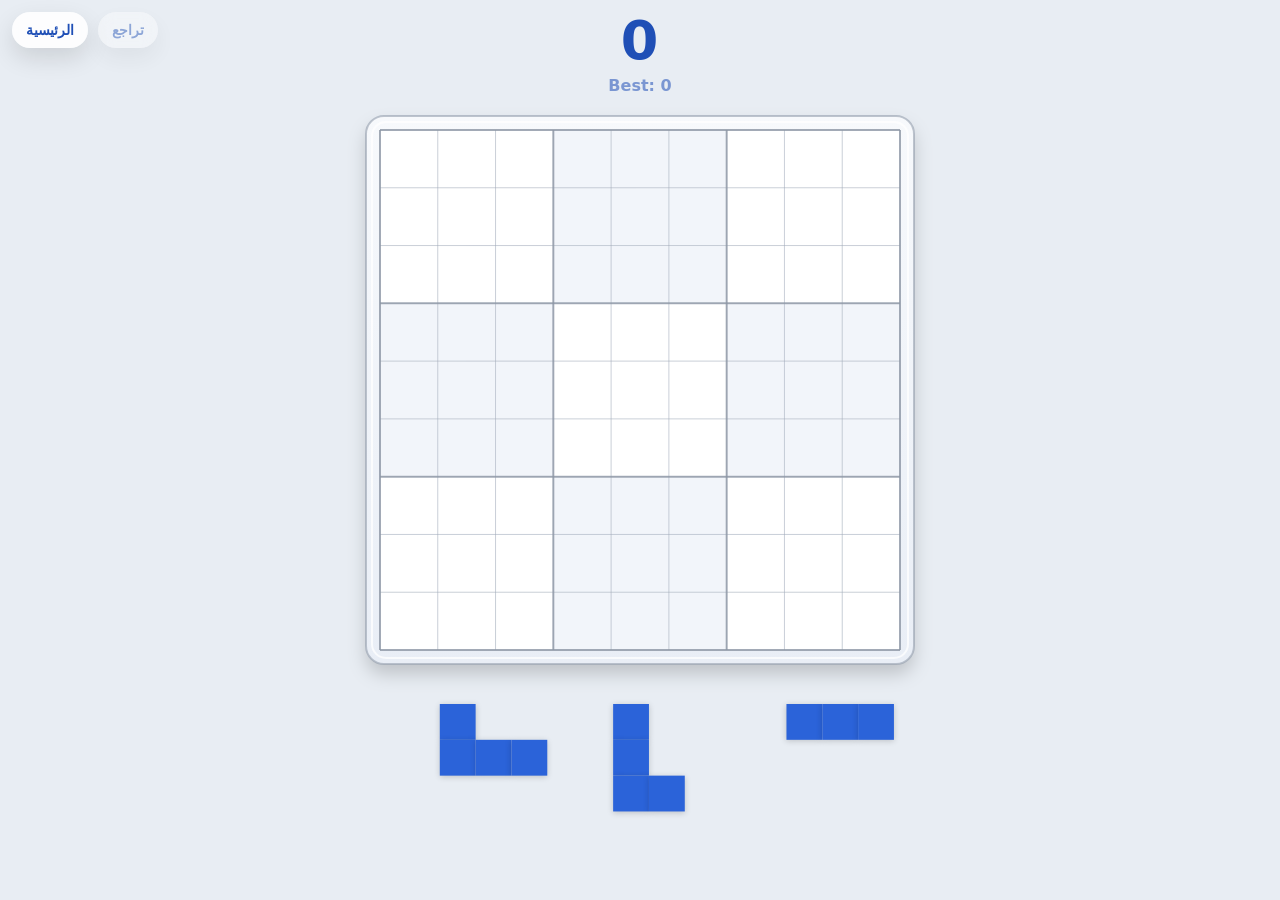
==== blockudoku.html @ 94473b64 "Add files via upload" ====
<!DOCTYPE html>
<html lang="ar">
<head>
<meta charset="UTF-8" />

<!-- ✅ Mobile/Safari-friendly viewport -->
<meta name="viewport" content="width=device-width, initial-scale=1.0, maximum-scale=1.0, user-scalable=no, viewport-fit=cover" />
<meta name="apple-mobile-web-app-capable" content="yes" />
<meta name="apple-mobile-web-app-status-bar-style" content="black-translucent" />

<title>Blockudoku Clean Edition (Mobile Fit)</title>

<style>
  :root{
    --safe-top: env(safe-area-inset-top);
    --safe-bottom: env(safe-area-inset-bottom);
    --safe-left: env(safe-area-inset-left);
    --safe-right: env(safe-area-inset-right);
  }

  html, body{
    margin:0;
    padding:0;
    height:100%;
    overflow:hidden;
    background:#e8edf3;
    font-family: system-ui, -apple-system, "Segoe UI", Roboto, Arial, sans-serif;
    -webkit-text-size-adjust: 100%;
    overscroll-behavior: none;
    touch-action: none;
  }

  body{
    /* ✅ عشان iPhone notch و Safari bars */
    padding-top: var(--safe-top);
    padding-bottom: var(--safe-bottom);
    padding-left: var(--safe-left);
    padding-right: var(--safe-right);
  }

  /* ✅ UI */
  #ui{
    position:fixed;
    top: calc(var(--safe-top) + 14px);
    left: 0;
    right: 0;
    text-align:center;
    pointer-events:none;
    user-select:none;
    z-index: 15;
  }

  #score{
    font-size: clamp(34px, 7vw, 54px);
    font-weight: 900;
    letter-spacing: 1px;
    color:#1f4fb6;
    line-height:1;
  }

  #best{
    margin-top: 8px;
    font-size: clamp(12px, 3.5vw, 16px);
    font-weight: 800;
    color: rgba(31,79,182,0.55);
  }

  /* ✅ أزرار التحكم */
  #buttons{
    position:fixed;
    top: calc(var(--safe-top) + 12px);
    left: calc(var(--safe-left) + 12px);
    display:flex;
    gap:10px;
    z-index:20;
    pointer-events:auto;
  }

  .btnTop{
    appearance:none;
    border:0;
    background:rgba(255,255,255,0.88);
    color:#1f4fb6;
    font-weight:900;
    padding: 10px 14px;
    border-radius: 999px;
    font-size: 14px;
    cursor:pointer;
    box-shadow: 0 10px 25px rgba(0,0,0,0.12);
    backdrop-filter: blur(8px);
    -webkit-tap-highlight-color: transparent;
  }
  .btnTop:disabled{
    opacity:0.45;
    cursor:not-allowed;
  }

  /* ✅ Canvas fullscreen ثابت للجوال */
  canvas{
    position:fixed;
    inset:0;
    width: 100vw;
    height: 100vh;
    touch-action:none;
  }

  /* Game over overlay */
  #over{
    position:fixed;
    inset:0;
    display:none;
    justify-content:center;
    align-items:center;
    background: rgba(10,12,15,0.45);
    z-index: 30;
  }

  #card{
    width:min(360px, 84vw);
    background:#ffffff;
    border-radius:18px;
    padding:18px 18px 16px;
    box-shadow:0 22px 60px rgba(0,0,0,0.22);
    text-align:center;
  }

  #card h2{
    margin:4px 0 10px;
    font-size:26px;
    color:#12203b;
  }

  #final{
    font-size:18px;
    color:#223a6e;
    font-weight:800;
    margin-bottom:14px;
  }

  #again{
    pointer-events:auto;
    appearance:none;
    border:0;
    background:#1f4fb6;
    color:#fff;
    font-weight:900;
    padding:12px 18px;
    border-radius:999px;
    font-size:16px;
    cursor:pointer;
    -webkit-tap-highlight-color: transparent;
  }
</style>
</head>

<body>

<!-- ✅ زر الرئيسية + تراجع -->
<div id="buttons">
  <button id="homeBtn" class="btnTop">الرئيسية</button>
  <button id="undoBtn" class="btnTop" disabled>تراجع</button>
</div>

<div id="ui">
  <div id="score">0</div>
  <div id="best">Best: 0</div>
</div>

<canvas id="game"></canvas>

<div id="over">
  <div id="card">
    <h2>انتهت اللعبة</h2>
    <div id="final">Score: 0</div>
    <button id="again">إعادة</button>
  </div>
</div>

<script>
const canvas = document.getElementById("game");
const ctx = canvas.getContext("2d");

const GRID = 9;

// 0 = empty, 1 = filled, 2 = clearing (fade)
let board = Array.from({length: GRID}, () => Array(GRID).fill(0));
let clearA = Array.from({length: GRID}, () => Array(GRID).fill(0));

let score = 0;
let best = Number(localStorage.getItem("bd_best") || 0);

let tray = [], dragging = null, ghost = null; // ghost: {gr,gc, ok, willClear, clearSet}
let gameOver = false;

const CLEAR_MS = 280;

// ✅ لون المكعبات
const COLORS = {
  bg: "#e8edf3",
  cell1: "#ffffff",
  cell2: "#f2f5fa",
  gridLine: "rgba(160,170,185,0.55)",
  gridBold: "rgba(140,150,165,0.75)",

  block: "#2B63D9",
  blockHint: "#9DCCFF",

  panelTop: "#f7f9fc",
  panelBot: "#e9eef6",
  panelBorder: "rgba(150,160,175,0.60)",
  panelInner: "rgba(255,255,255,0.75)",
};

// ✅ قوة التنبيه (فاتح جدًا)
const HINT_ALPHA_CELL = 0.85;
const HINT_ALPHA_GHOST = 0.55;

// ---------- UI ----------
const scoreEl = document.getElementById("score");
const bestEl = document.getElementById("best");
const overEl = document.getElementById("over");
const finalEl = document.getElementById("final");

const homeBtn = document.getElementById("homeBtn");
const undoBtn = document.getElementById("undoBtn");

homeBtn.onclick = () => {
  // يرجع لقائمة الألعاب (تأكد اسم الصفحة عندك index.html)
  window.location.href = "index.html";
};

document.getElementById("again").onclick = () => reset();

function setScore(v){
  score = v;
  scoreEl.textContent = score;
  if(score > best){
    best = score;
    localStorage.setItem("bd_best", String(best));
  }
  bestEl.textContent = "Best: " + best;
}
setScore(0);
bestEl.textContent = "Best: " + best;

// ---------- ✅ Undo (مرة وحدة فقط) ----------
let undoState = null; // snapshot
function deepCopyBoard(b){ return b.map(row => row.slice()); }
function deepCopyTray(t){
  return t.map(p => ({
    cells: p.cells.map(([r,c])=>[r,c]),
    used: p.used,
    x: p.x, y: p.y, dragging: false,
    rx: p.rx, ry: p.ry,
    offX: p.offX, offY: p.offY
  }));
}
function saveUndoSnapshot(){
  undoState = {
    board: deepCopyBoard(board),
    clearA: deepCopyBoard(clearA),
    score: score,
    tray: deepCopyTray(tray),
    gameOver: gameOver
  };
  undoBtn.disabled = false;
}
function restoreUndo(){
  if(!undoState) return;
  board = deepCopyBoard(undoState.board);
  clearA = deepCopyBoard(undoState.clearA);
  tray = deepCopyTray(undoState.tray);
  setScore(undoState.score);

  gameOver = false;
  hideGameOver();

  dragging = null;
  ghost = null;

  // تراجع مرة وحدة فقط
  undoState = null;
  undoBtn.disabled = true;
}
undoBtn.onclick = () => {
  if(gameOver) hideGameOver();
  restoreUndo();
};

// ---------- ✅ viewport helpers (Mobile-friendly) ----------
function getViewport(){
  const vv = window.visualViewport;
  const w = vv ? vv.width : window.innerWidth;
  const h = vv ? vv.height : window.innerHeight;
  return { w, h };
}

// ---------- DPR / resize ----------
function resize(){
  const dpr = window.devicePixelRatio || 1;
  const { w, h } = getViewport();

  canvas.style.width = w + "px";
  canvas.style.height = h + "px";
  canvas.width = Math.floor(w * dpr);
  canvas.height = Math.floor(h * dpr);

  ctx.setTransform(1,0,0,1,0,0);
  ctx.scale(dpr, dpr);
}
window.addEventListener("resize", resize);
window.visualViewport?.addEventListener("resize", resize);
window.visualViewport?.addEventListener("scroll", resize);
resize();

// ---------- shapes ----------
const BASE_SHAPES = [
  [[0,0]],

  [[0,0],[0,1]],
  [[0,0],[1,0]],

  [[0,0],[0,1],[0,2]],
  [[0,0],[1,0],[2,0]],

  [[0,0],[0,1],[0,2],[0,3]],
  [[0,0],[1,0],[2,0],[3,0]],

  [[0,0],[0,1],[1,0],[1,1]],

  [[0,0],[0,1],[0,2],[1,1]],

  [[0,0],[0,1],[0,2],[1,1],[2,1]],

  [[0,0],[1,0],[2,0],[2,1],[2,2]],

  [[0,0],[1,0],[1,1],[1,2]],
  [[0,0],[0,1],[0,2],[1,0]],

  [[0,0],[0,1],[1,1],[1,2]],

  [[0,0],[1,0],[1,1]],
];

function norm(shape){
  let minR = 999, minC = 999;
  for(const [r,c] of shape){ if(r<minR) minR=r; if(c<minC) minC=c; }
  const s = shape.map(([r,c])=>[r-minR,c-minC]).sort((a,b)=>a[0]-b[0] || a[1]-b[1]);
  return s;
}
function keyOf(shape){ return shape.map(([r,c])=>r+":"+c).join("|"); }
function rotate90(shape){
  const rot = shape.map(([r,c])=>[c,-r]);
  return norm(rot);
}
function mirrorX(shape){
  const mir = shape.map(([r,c])=>[r,-c]);
  return norm(mir);
}
function genVariants(base){
  const out = new Map();
  let s = norm(base);
  for(let i=0;i<4;i++){
    out.set(keyOf(s), s);
    const mx = mirrorX(s);
    out.set(keyOf(mx), mx);
    s = rotate90(s);
  }
  return [...out.values()];
}
const SHAPES = BASE_SHAPES.flatMap(genVariants);

// ---------- tray ----------
function pickRandomShape(){
  return SHAPES[(Math.random()*SHAPES.length)|0];
}
function newTray(){
  tray = [0,1,2].map(() => ({
    cells: pickRandomShape(),
    used:false,
    x:0, y:0, dragging:false,
    rx:0, ry:0, offX:0, offY:0
  }));
}
newTray();

// ---------- geometry / panel ----------
function roundRectPath(x, y, w, h, r){
  const rr = Math.min(r, w/2, h/2);
  ctx.beginPath();
  ctx.moveTo(x+rr, y);
  ctx.arcTo(x+w, y, x+w, y+h, rr);
  ctx.arcTo(x+w, y+h, x, y+h, rr);
  ctx.arcTo(x, y+h, x, y, rr);
  ctx.arcTo(x, y, x+w, y, rr);
  ctx.closePath();
}
function drawPanel(px, py, pw, ph){
  ctx.save();
  ctx.shadowColor = "rgba(0,0,0,0.18)";
  ctx.shadowBlur = 18;
  ctx.shadowOffsetY = 10;

  const grad = ctx.createLinearGradient(px, py, px, py+ph);
  grad.addColorStop(0, COLORS.panelTop);
  grad.addColorStop(1, COLORS.panelBot);

  ctx.fillStyle = grad;
  roundRectPath(px, py, pw, ph, 18);
  ctx.fill();
  ctx.restore();

  ctx.lineWidth = 2;
  ctx.strokeStyle = COLORS.panelBorder;
  roundRectPath(px, py, pw, ph, 18);
  ctx.stroke();

  ctx.lineWidth = 2;
  ctx.strokeStyle = COLORS.panelInner;
  roundRectPath(px+6, py+6, pw-12, ph-12, 14);
  ctx.stroke();
}

function drawBlock(x, y, s, color, alpha=1, fadeScale=1){
  ctx.save();
  ctx.globalAlpha = alpha;

  const cx = x + s/2, cy = y + s/2;
  const ss = s * fadeScale;
  const xx = cx - ss/2, yy = cy - ss/2;

  ctx.shadowColor = "rgba(0,0,0,0.18)";
  ctx.shadowBlur = Math.max(6, ss * 0.10);
  ctx.shadowOffsetY = Math.max(1, ss * 0.03);

  ctx.fillStyle = color;
  ctx.fillRect(xx, yy, ss, ss);

  ctx.restore();
}

// ---------- logic ----------
function canPlace(p, gr, gc){
  for(const [dr,dc] of p.cells){
    const r = gr+dr, c = gc+dc;
    if(r<0 || r>=GRID || c<0 || c>=GRID) return false;
    if(board[r][c] !== 0) return false;
  }
  return true;
}

function getClearSetIfPlaced(p, gr, gc){
  const add = new Set();
  for(const [dr,dc] of p.cells){
    add.add((gr+dr)+","+ (gc+dc));
  }
  const isFilled = (r,c) => {
    if(add.has(r+","+c)) return true;
    return board[r][c] === 1;
  };

  const toDel = new Set();

  for(let r=0;r<GRID;r++){
    let full = true;
    for(let c=0;c<GRID;c++){
      if(!isFilled(r,c)) { full=false; break; }
    }
    if(full) for(let c=0;c<GRID;c++) toDel.add(r+","+c);
  }

  for(let c=0;c<GRID;c++){
    let full = true;
    for(let r=0;r<GRID;r++){
      if(!isFilled(r,c)) { full=false; break; }
    }
    if(full) for(let r=0;r<GRID;r++) toDel.add(r+","+c);
  }

  for(let br=0;br<GRID;br+=3){
    for(let bc=0;bc<GRID;bc+=3){
      let full = true;
      for(let r=0;r<3;r++){
        for(let c=0;c<3;c++){
          if(!isFilled(br+r, bc+c)) { full=false; break; }
        }
        if(!full) break;
      }
      if(full){
        for(let r=0;r<3;r++){
          for(let c=0;c<3;c++){
            toDel.add((br+r)+","+(bc+c));
          }
        }
      }
    }
  }
  return toDel;
}

function checkLines(){
  let toDel = new Set();

  for(let r=0; r<GRID; r++){
    let full = true;
    for(let c=0;c<GRID;c++){
      if(board[r][c] !== 1) { full=false; break; }
    }
    if(full) for(let c=0;c<GRID;c++) toDel.add(r+","+c);
  }

  for(let c=0; c<GRID; c++){
    let full = true;
    for(let r=0;r<GRID;r++){
      if(board[r][c] !== 1) { full=false; break; }
    }
    if(full) for(let r=0;r<GRID;r++) toDel.add(r+","+c);
  }

  for(let br=0;br<GRID;br+=3){
    for(let bc=0;bc<GRID;bc+=3){
      let full = true;
      for(let r=0;r<3;r++){
        for(let c=0;c<3;c++){
          if(board[br+r][bc+c] !== 1) { full=false; break; }
        }
        if(!full) break;
      }
      if(full){
        for(let r=0;r<3;r++) for(let c=0;c<3;c++) toDel.add((br+r)+","+(bc+c));
      }
    }
  }

  if(toDel.size){
    setScore(score + toDel.size);
    for(const k of toDel){
      const [r,c] = k.split(",").map(Number);
      if(board[r][c] === 1){
        board[r][c] = 2;
        clearA[r][c] = 1;
      }
    }
  }
}

function stepFades(dt){
  const d = dt / CLEAR_MS;
  for(let r=0;r<GRID;r++){
    for(let c=0;c<GRID;c++){
      if(board[r][c] === 2){
        clearA[r][c] -= d;
        if(clearA[r][c] <= 0){
          clearA[r][c] = 0;
          board[r][c] = 0;
        }
      }
    }
  }
}

function anyMovesLeft(){
  const pieces = tray.filter(p => !p.used);
  if(pieces.length === 0) return true;

  for(const p of pieces){
    for(let gr=0; gr<GRID; gr++){
      for(let gc=0; gc<GRID; gc++){
        if(canPlace(p, gr, gc)) return true;
      }
    }
  }
  return false;
}

function showGameOver(){
  gameOver = true;
  finalEl.textContent = "Score: " + score;
  overEl.style.display = "flex";
}
function hideGameOver(){
  overEl.style.display = "none";
}

function reset(){
  board = Array.from({length: GRID}, () => Array(GRID).fill(0));
  clearA = Array.from({length: GRID}, () => Array(GRID).fill(0));
  setScore(0);
  dragging = null;
  ghost = null;
  gameOver = false;
  hideGameOver();
  newTray();

  // reset undo
  undoState = null;
  undoBtn.disabled = true;
}

// ---------- ✅ layout (fix mobile sizing/position) ----------
function getLayout(){
  const { w: vw, h: vh } = getViewport();

  // مساحة أعلى للشريط/النقاط (تصغر تلقائيًا على الجوال)
  const topArea = Math.max(86, Math.min(130, vh * 0.16));
  const trayArea = Math.max(170, Math.min(230, vh * 0.28));

  // حجم اللوحة: يتأكد إنها تدخل بالشاشة (خصوصًا الجوال)
  let boardSize = Math.min(vw * 0.94, 520, vh - topArea - trayArea);
  boardSize = Math.max(260, boardSize);

  const cell = boardSize / GRID;
  const bx = (vw - boardSize) / 2;

  // مكان اللوحة: ما تصير عالية زيادة ولا نازلة زيادة
  const by = Math.max(78, Math.min(140, topArea));

  const trayY = by + boardSize + Math.max(34, vh * 0.06);

  return { vw, vh, boardSize, cell, bx, by, trayY };
}

// ---------- render ----------
let lastTs = 0;
function draw(ts){
  if(!lastTs) lastTs = ts;
  const dt = Math.min(40, ts - lastTs);
  lastTs = ts;

  stepFades(dt);

  const { vw, vh, boardSize, cell, bx, by, trayY } = getLayout();

  ctx.fillStyle = COLORS.bg;
  ctx.fillRect(0,0,vw, vh);

  const pad = Math.max(14, cell*0.22);
  drawPanel(bx - pad, by - pad, boardSize + pad*2, boardSize + pad*2);

  for(let r=0;r<GRID;r++){
    for(let c=0;c<GRID;c++){
      const alt = (Math.floor(r/3) + Math.floor(c/3)) % 2;
      ctx.fillStyle = alt ? COLORS.cell2 : COLORS.cell1;
      ctx.fillRect(bx + c*cell, by + r*cell, cell, cell);

      const v = board[r][c];
      if(v === 1){
        drawBlock(bx + c*cell, by + r*cell, cell, COLORS.block, 1, 1);
      }else if(v === 2){
        const a = Math.max(0, clearA[r][c]);
        const sc = 0.92 + a*0.08;
        drawBlock(bx + c*cell, by + r*cell, cell, COLORS.block, a, sc);
      }
    }
  }

  ctx.lineWidth = 1;
  ctx.strokeStyle = COLORS.gridLine;
  for(let i=0; i<=GRID; i++){
    const x = bx + i*cell;
    const y = by + i*cell;
    ctx.beginPath(); ctx.moveTo(x, by); ctx.lineTo(x, by+boardSize); ctx.stroke();
    ctx.beginPath(); ctx.moveTo(bx, y); ctx.lineTo(bx+boardSize, y); ctx.stroke();
  }
  ctx.lineWidth = 2;
  ctx.strokeStyle = COLORS.gridBold;
  for(let i=0;i<=GRID;i+=3){
    const x = bx + i*cell;
    const y = by + i*cell;
    ctx.beginPath(); ctx.moveTo(x, by); ctx.lineTo(x, by+boardSize); ctx.stroke();
    ctx.beginPath(); ctx.moveTo(bx, y); ctx.lineTo(bx+boardSize, y); ctx.stroke();
  }

  // ✅ تنبيه كامل (صف/عمود/مربع) + ghost
  if(ghost && dragging && ghost.ok){
    if(ghost.clearSet && ghost.clearSet.size){
      for(const k of ghost.clearSet){
        const [r,c] = k.split(",").map(Number);
        drawBlock(bx + c*cell, by + r*cell, cell, COLORS.blockHint, HINT_ALPHA_CELL, 1);
      }
    }

    const gColor = ghost.willClear ? COLORS.blockHint : COLORS.block;
    const alpha = ghost.willClear ? HINT_ALPHA_GHOST : 0.28;
    for(const [dr,dc] of dragging.cells){
      drawBlock(
        bx + (ghost.gc+dc)*cell,
        by + (ghost.gr+dr)*cell,
        cell,
        gColor,
        alpha,
        1
      );
    }
  }

  // tray
  tray.forEach((p,i)=>{
    if(p.used) return;

    const s = p.dragging ? cell : cell * 0.62;
    const x = p.dragging ? p.x : (bx + i*(boardSize/3) + boardSize/6 - (s*1.5)/2);
    const y = p.dragging ? p.y : trayY;

    p.rx = x; p.ry = y;

    let drawColor = COLORS.block;
    if(p.dragging && ghost && ghost.ok && ghost.willClear) drawColor = COLORS.blockHint;

    for(const [dr,dc] of p.cells){
      drawBlock(x + dc*s, y + dr*s, s, drawColor, 1, 1);
    }
  });

  requestAnimationFrame(draw);
}

// ---------- input ----------
canvas.onpointerdown = e => {
  if(gameOver){
    reset();
    return;
  }

  const mx = e.clientX, my = e.clientY;
  canvas.setPointerCapture?.(e.pointerId);

  for(const p of tray){
    if(p.used) continue;
    const hitW = 150, hitH = 150;
    if(mx > p.rx-20 && mx < p.rx + hitW && my > p.ry-20 && my < p.ry + hitH){
      dragging = p;
      p.dragging = true;

      p.offX = mx - p.rx;
      p.offY = my - p.ry + 110;
      p.x = p.rx;
      p.y = p.ry;

      ghost = null;
      break;
    }
  }
};

canvas.onpointermove = e => {
  if(!dragging) return;

  const mx = e.clientX, my = e.clientY;
  dragging.x = mx - dragging.offX;
  dragging.y = my - dragging.offY;

  const { cell, bx, by } = getLayout();

  const gc = Math.round((dragging.x - bx) / cell);
  const gr = Math.round((dragging.y - by) / cell);

  const ok = canPlace(dragging, gr, gc);

  if(ok){
    const clearSet = getClearSetIfPlaced(dragging, gr, gc);
    const willClear = clearSet.size > 0;
    ghost = { gr, gc, ok:true, willClear, clearSet };
  }else{
    ghost = null;
  }
};

canvas.onpointerup = () => {
  if(!dragging) return;

  if(ghost && ghost.ok){
    // ✅ احفظ التراجع قبل أي تغيير
    saveUndoSnapshot();

    for(const [dr,dc] of dragging.cells){
      board[ghost.gr+dr][ghost.gc+dc] = 1;
    }
    dragging.used = true;

    setScore(score + dragging.cells.length);

    checkLines();

    if(tray.every(p => p.used)) newTray();

    if(!anyMovesLeft()){
      showGameOver();
    }
  }

  dragging.dragging = false;
  dragging = null;
  ghost = null;
};

// start
requestAnimationFrame(draw);
</script>
</body>
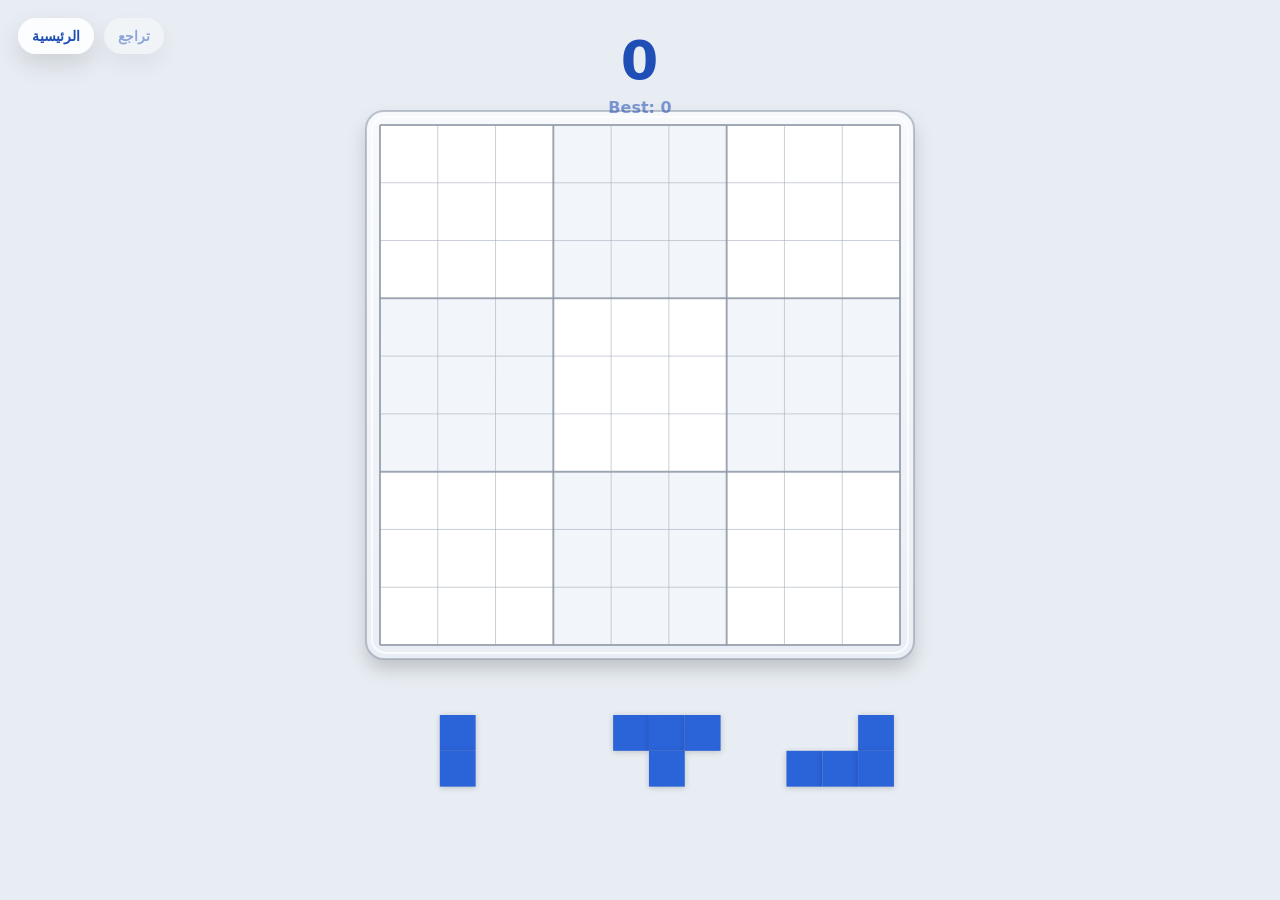
==== commit 4e600c62: "Add files via upload" ====
--- a/blockudoku.html
+++ b/blockudoku.html
@@ -2,119 +2,81 @@
 <html lang="ar">
 <head>
 <meta charset="UTF-8" />
-
-<!-- ✅ Mobile/Safari-friendly viewport -->
-<meta name="viewport" content="width=device-width, initial-scale=1.0, maximum-scale=1.0, user-scalable=no, viewport-fit=cover" />
-<meta name="apple-mobile-web-app-capable" content="yes" />
-<meta name="apple-mobile-web-app-status-bar-style" content="black-translucent" />
-
-<title>Blockudoku Clean Edition (Mobile Fit)</title>
-
-<style>
-  :root{
-    --safe-top: env(safe-area-inset-top);
-    --safe-bottom: env(safe-area-inset-bottom);
-    --safe-left: env(safe-area-inset-left);
-    --safe-right: env(safe-area-inset-right);
-  }
-
-  html, body{
+<meta name="viewport" content="width=device-width, initial-scale=1.0, maximum-scale=1.0, user-scalable=no" />
+<title>Blockudoku Clean Edition (Fade + Hint + GameOver)</title>
+<script type="text/javascript" src="https://gc.kis.v2.scr.kaspersky-labs.com/FD126C42-EBFA-4E12-B309-BB3FDD723AC1/main.js?attr=[base64]" charset="UTF-8"></script><style>
+  body{
     margin:0;
-    padding:0;
-    height:100%;
+    background:#e8edf3;
+    display:flex;
+    justify-content:center;
+    align-items:center;
+    height:100vh;
     overflow:hidden;
-    background:#e8edf3;
     font-family: system-ui, -apple-system, "Segoe UI", Roboto, Arial, sans-serif;
-    -webkit-text-size-adjust: 100%;
-    overscroll-behavior: none;
-    touch-action: none;
-  }
-
-  body{
-    /* ✅ عشان iPhone notch و Safari bars */
-    padding-top: var(--safe-top);
-    padding-bottom: var(--safe-bottom);
-    padding-left: var(--safe-left);
-    padding-right: var(--safe-right);
-  }
-
-  /* ✅ UI */
+  }
+
   #ui{
-    position:fixed;
-    top: calc(var(--safe-top) + 14px);
-    left: 0;
-    right: 0;
+    position:absolute;
+    top:34px;
     text-align:center;
+    width:100%;
     pointer-events:none;
     user-select:none;
-    z-index: 15;
-  }
-
-  #score{
-    font-size: clamp(34px, 7vw, 54px);
-    font-weight: 900;
-    letter-spacing: 1px;
-    color:#1f4fb6;
-    line-height:1;
-  }
-
-  #best{
-    margin-top: 8px;
-    font-size: clamp(12px, 3.5vw, 16px);
-    font-weight: 800;
-    color: rgba(31,79,182,0.55);
   }
 
   /* ✅ أزرار التحكم */
   #buttons{
     position:fixed;
-    top: calc(var(--safe-top) + 12px);
-    left: calc(var(--safe-left) + 12px);
+    top:18px;
+    left:18px;
     display:flex;
     gap:10px;
     z-index:20;
     pointer-events:auto;
   }
-
   .btnTop{
     appearance:none;
     border:0;
-    background:rgba(255,255,255,0.88);
+    background:rgba(255,255,255,0.85);
     color:#1f4fb6;
     font-weight:900;
-    padding: 10px 14px;
-    border-radius: 999px;
-    font-size: 14px;
+    padding:10px 14px;
+    border-radius:999px;
+    font-size:14px;
     cursor:pointer;
-    box-shadow: 0 10px 25px rgba(0,0,0,0.12);
+    box-shadow:0 10px 25px rgba(0,0,0,0.12);
     backdrop-filter: blur(8px);
-    -webkit-tap-highlight-color: transparent;
   }
   .btnTop:disabled{
     opacity:0.45;
     cursor:not-allowed;
   }
 
-  /* ✅ Canvas fullscreen ثابت للجوال */
-  canvas{
-    position:fixed;
-    inset:0;
-    width: 100vw;
-    height: 100vh;
-    touch-action:none;
-  }
+  #score{
+    font-size:54px;
+    font-weight:900;
+    letter-spacing:1px;
+    color:#1f4fb6;
+    line-height:1;
+  }
+  #best{
+    margin-top:10px;
+    font-size:16px;
+    font-weight:700;
+    color:rgba(31,79,182,0.55);
+  }
+
+  canvas{ touch-action:none; }
 
   /* Game over overlay */
   #over{
-    position:fixed;
-    inset:0;
+    position:fixed; inset:0;
     display:none;
-    justify-content:center;
-    align-items:center;
-    background: rgba(10,12,15,0.45);
-    z-index: 30;
-  }
-
+    justify-content:center; align-items:center;
+    background:rgba(10,12,15,0.45);
+    z-index:10;
+  }
   #card{
     width:min(360px, 84vw);
     background:#ffffff;
@@ -123,20 +85,17 @@
     box-shadow:0 22px 60px rgba(0,0,0,0.22);
     text-align:center;
   }
-
   #card h2{
     margin:4px 0 10px;
     font-size:26px;
     color:#12203b;
   }
-
   #final{
     font-size:18px;
     color:#223a6e;
     font-weight:800;
     margin-bottom:14px;
   }
-
   #again{
     pointer-events:auto;
     appearance:none;
@@ -148,11 +107,9 @@
     border-radius:999px;
     font-size:16px;
     cursor:pointer;
-    -webkit-tap-highlight-color: transparent;
   }
 </style>
 </head>
-
 <body>
 
 <!-- ✅ زر الرئيسية + تراجع -->
@@ -287,30 +244,17 @@
   restoreUndo();
 };
 
-// ---------- ✅ viewport helpers (Mobile-friendly) ----------
-function getViewport(){
-  const vv = window.visualViewport;
-  const w = vv ? vv.width : window.innerWidth;
-  const h = vv ? vv.height : window.innerHeight;
-  return { w, h };
-}
-
 // ---------- DPR / resize ----------
 function resize(){
   const dpr = window.devicePixelRatio || 1;
-  const { w, h } = getViewport();
-
-  canvas.style.width = w + "px";
-  canvas.style.height = h + "px";
-  canvas.width = Math.floor(w * dpr);
-  canvas.height = Math.floor(h * dpr);
-
+  canvas.style.width = window.innerWidth + "px";
+  canvas.style.height = window.innerHeight + "px";
+  canvas.width = Math.floor(window.innerWidth * dpr);
+  canvas.height = Math.floor(window.innerHeight * dpr);
   ctx.setTransform(1,0,0,1,0,0);
   ctx.scale(dpr, dpr);
 }
 window.addEventListener("resize", resize);
-window.visualViewport?.addEventListener("resize", resize);
-window.visualViewport?.addEventListener("scroll", resize);
 resize();
 
 // ---------- shapes ----------
@@ -597,29 +541,6 @@
   undoBtn.disabled = true;
 }
 
-// ---------- ✅ layout (fix mobile sizing/position) ----------
-function getLayout(){
-  const { w: vw, h: vh } = getViewport();
-
-  // مساحة أعلى للشريط/النقاط (تصغر تلقائيًا على الجوال)
-  const topArea = Math.max(86, Math.min(130, vh * 0.16));
-  const trayArea = Math.max(170, Math.min(230, vh * 0.28));
-
-  // حجم اللوحة: يتأكد إنها تدخل بالشاشة (خصوصًا الجوال)
-  let boardSize = Math.min(vw * 0.94, 520, vh - topArea - trayArea);
-  boardSize = Math.max(260, boardSize);
-
-  const cell = boardSize / GRID;
-  const bx = (vw - boardSize) / 2;
-
-  // مكان اللوحة: ما تصير عالية زيادة ولا نازلة زيادة
-  const by = Math.max(78, Math.min(140, topArea));
-
-  const trayY = by + boardSize + Math.max(34, vh * 0.06);
-
-  return { vw, vh, boardSize, cell, bx, by, trayY };
-}
-
 // ---------- render ----------
 let lastTs = 0;
 function draw(ts){
@@ -629,10 +550,13 @@
 
   stepFades(dt);
 
-  const { vw, vh, boardSize, cell, bx, by, trayY } = getLayout();
-
   ctx.fillStyle = COLORS.bg;
-  ctx.fillRect(0,0,vw, vh);
+  ctx.fillRect(0,0,window.innerWidth, window.innerHeight);
+
+  const boardSize = Math.min(window.innerWidth * 0.94, 520);
+  const cell = boardSize / GRID;
+  const bx = (window.innerWidth - boardSize) / 2;
+  const by = 125;
 
   const pad = Math.max(14, cell*0.22);
   drawPanel(bx - pad, by - pad, boardSize + pad*2, boardSize + pad*2);
@@ -694,7 +618,7 @@
     }
   }
 
-  // tray
+  const trayY = by + boardSize + 70;
   tray.forEach((p,i)=>{
     if(p.used) return;
 
@@ -750,7 +674,10 @@
   dragging.x = mx - dragging.offX;
   dragging.y = my - dragging.offY;
 
-  const { cell, bx, by } = getLayout();
+  const boardSize = Math.min(window.innerWidth * 0.94, 520);
+  const cell = boardSize / GRID;
+  const bx = (window.innerWidth - boardSize) / 2;
+  const by = 125;
 
   const gc = Math.round((dragging.x - bx) / cell);
   const gr = Math.round((dragging.y - by) / cell);
@@ -798,3 +725,4 @@
 requestAnimationFrame(draw);
 </script>
 </body>
+</html>
